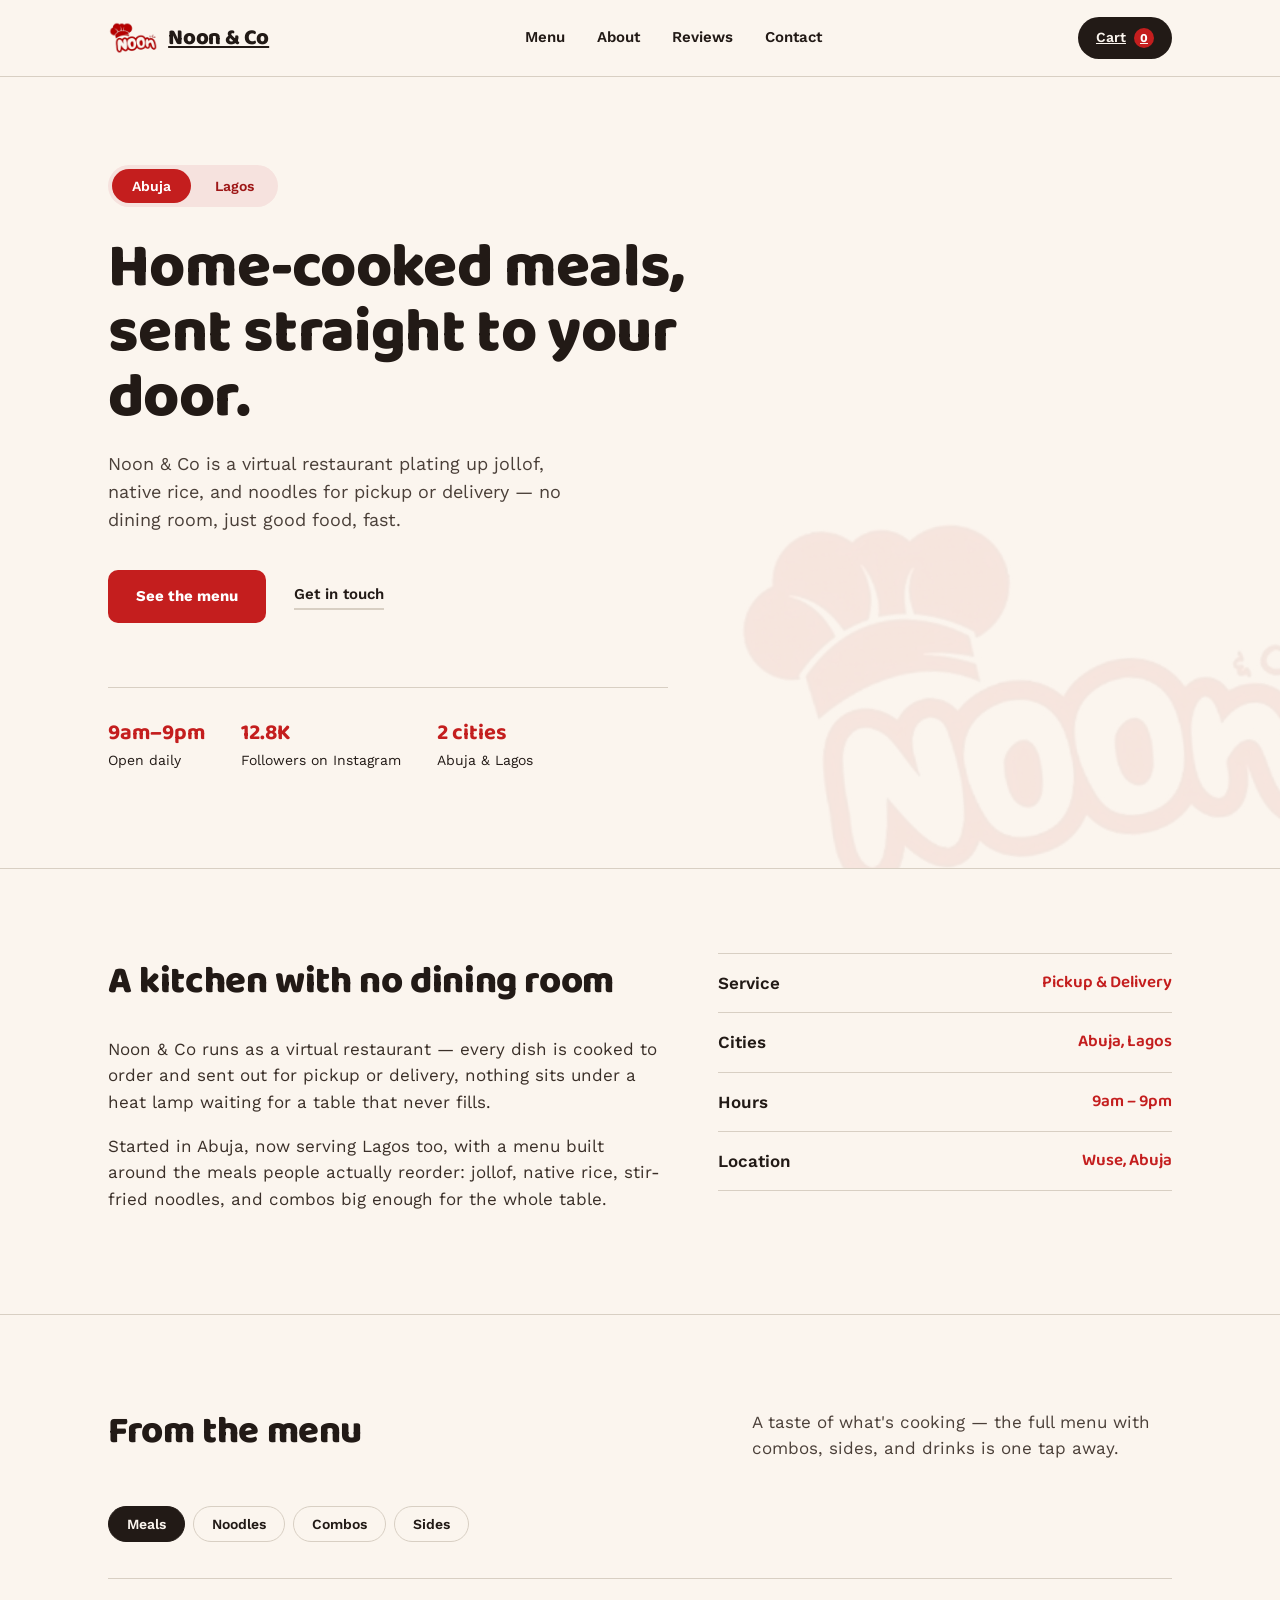
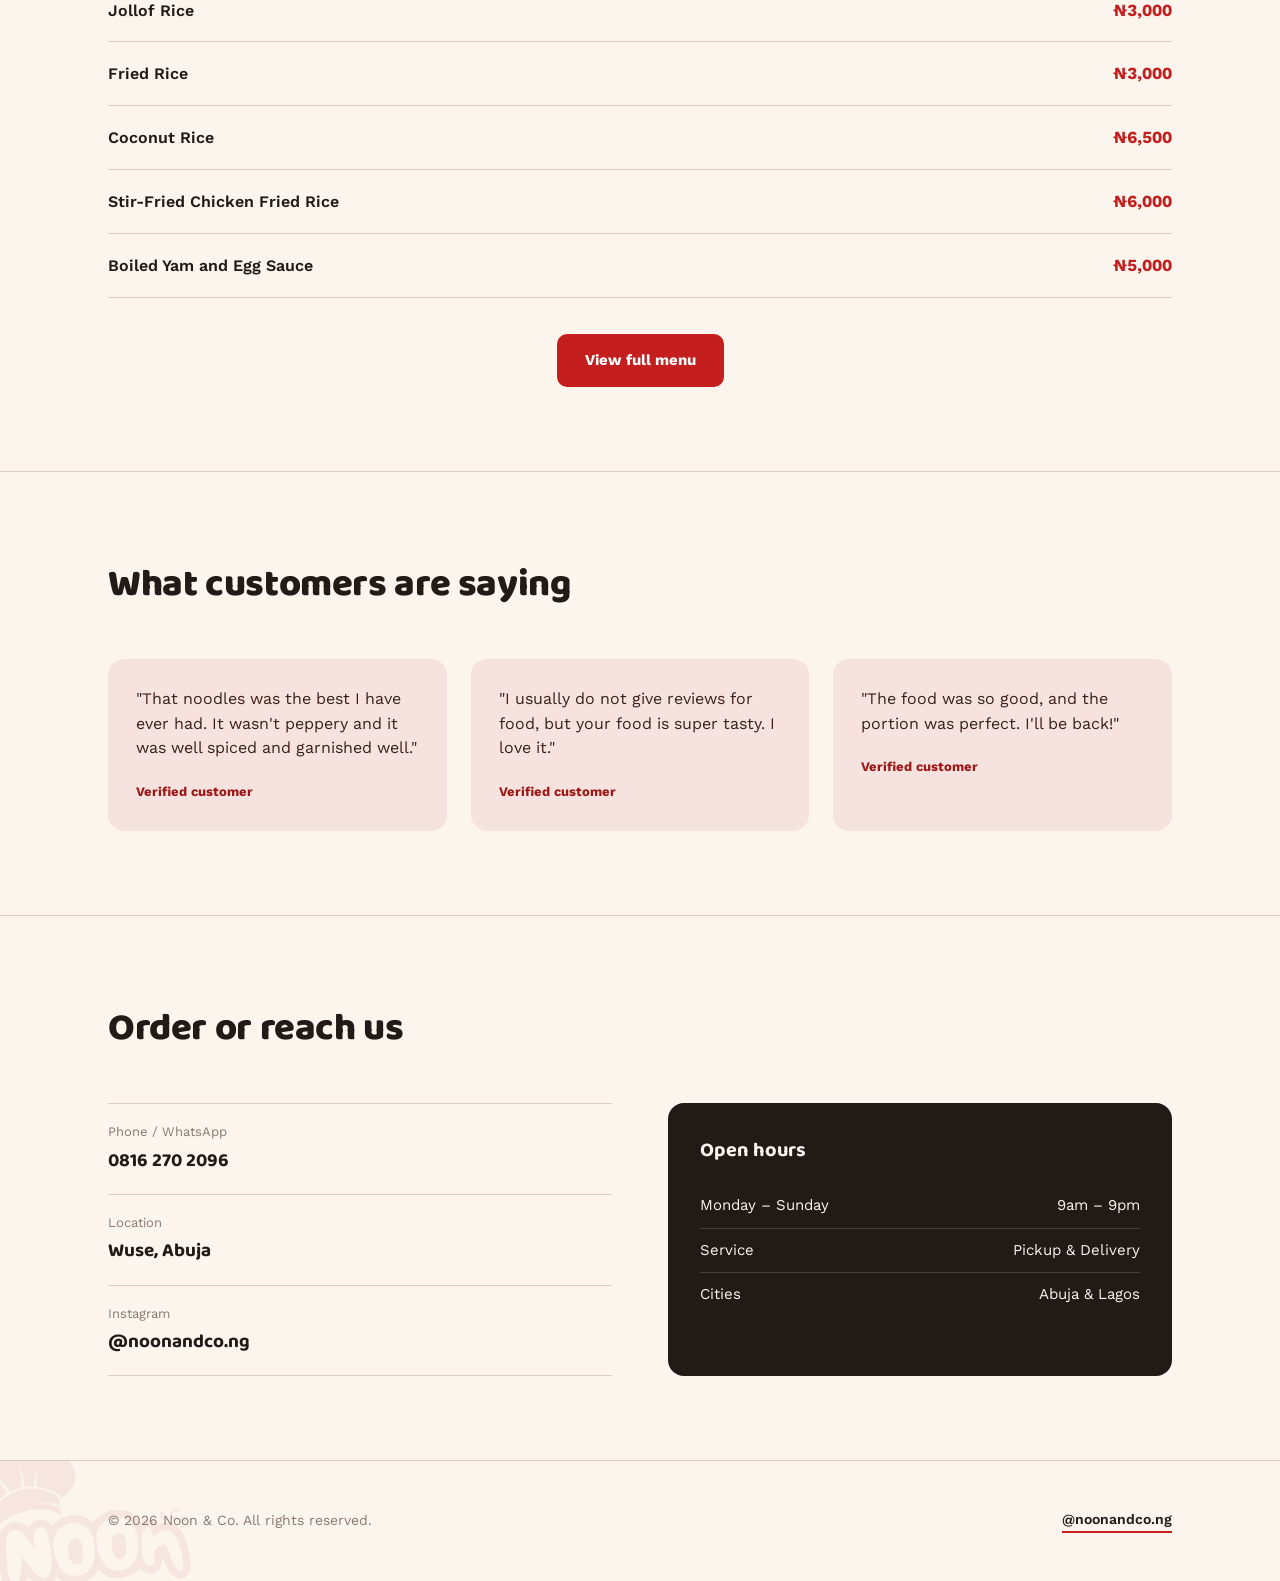
==== index.html @ 96dfd121 "Add files via upload" ====
<!DOCTYPE html>
<html lang="en">
<head>
<meta charset="UTF-8">
<meta name="viewport" content="width=device-width, initial-scale=1.0">
<title>Noon & Co — Abuja & Lagos Food Delivery</title>
<meta name="description" content="Noon & Co is a virtual restaurant serving Abuja and Lagos. Order jollof, native rice, noodles, and combos for pickup or delivery.">
<link rel="icon" href="data:,">
<link rel="stylesheet" href="css/style.css">
</head>
<body>

<nav class="nav">
  <div class="wrap">
    <a href="#" class="nav-logo">
      <img src="assets/logo-mark.png" alt="Noon & Co">
      Noon & Co
    </a>
    <ul class="nav-links">
      <li><a href="#menu">Menu</a></li>
      <li><a href="#about">About</a></li>
      <li><a href="#reviews">Reviews</a></li>
      <li><a href="#contact">Contact</a></li>
    </ul>
    <div class="nav-right">
      <a href="cart.html" class="cart-btn" aria-label="View cart">
        Cart <span class="cart-count">0</span>
      </a>
      <button class="nav-toggle" aria-label="Open menu">
        <svg width="22" height="16" viewBox="0 0 22 16" fill="none">
          <path d="M0 1H22" stroke="#221A16" stroke-width="2"/>
          <path d="M0 8H22" stroke="#221A16" stroke-width="2"/>
          <path d="M0 15H22" stroke="#221A16" stroke-width="2"/>
        </svg>
      </button>
    </div>
  </div>
</nav>

<header class="hero">
  <img src="assets/logo-mark.png" alt="" class="hero-mark">
  <div class="wrap">
    <div class="hero-content">
      <div class="city-toggle" role="group" aria-label="Choose city">
        <button class="active" data-city="abuja">Abuja</button>
        <button data-city="lagos">Lagos</button>
      </div>
      <h1>Home-cooked meals, sent straight to your door.</h1>
      <p>Noon & Co is a virtual restaurant plating up jollof, native rice, and noodles for pickup or delivery — no dining room, just good food, fast.</p>
      <div class="hero-actions">
        <a href="#menu" class="btn-primary">See the menu</a>
        <a href="#contact" class="link-quiet">Get in touch</a>
      </div>
      <div class="hero-meta">
        <div>
          <strong>9am–9pm</strong>
          Open daily
        </div>
        <div>
          <strong>12.8K</strong>
          Followers on Instagram
        </div>
        <div>
          <strong>2 cities</strong>
          Abuja & Lagos
        </div>
      </div>
    </div>
  </div>
</header>

<section id="about">
  <div class="wrap">
    <div class="about-grid">
      <div>
        <div class="section-head" style="margin-bottom: 24px;">
          <h2>A kitchen with no dining room</h2>
        </div>
        <p>Noon & Co runs as a virtual restaurant — every dish is cooked to order and sent out for pickup or delivery, nothing sits under a heat lamp waiting for a table that never fills.</p>
        <p>Started in Abuja, now serving Lagos too, with a menu built around the meals people actually reorder: jollof, native rice, stir-fried noodles, and combos big enough for the whole table.</p>
      </div>
      <ul class="about-list">
        <li><span>Service</span><span>Pickup & Delivery</span></li>
        <li><span>Cities</span><span>Abuja, Lagos</span></li>
        <li><span>Hours</span><span>9am – 9pm</span></li>
        <li><span>Location</span><span>Wuse, Abuja</span></li>
      </ul>
    </div>
  </div>
</section>

<section id="menu">
  <div class="wrap">
    <div class="section-head">
      <h2>From the menu</h2>
      <p>A taste of what's cooking — the full menu with combos, sides, and drinks is one tap away.</p>
    </div>
    <div class="menu-tabs">
      <button class="active">Meals</button>
      <button>Noodles</button>
      <button>Combos</button>
      <button>Sides</button>
    </div>
    <ul class="menu-list">
      <li><span class="menu-item-name">Jollof Rice</span><span class="menu-item-price">₦3,000</span></li>
      <li><span class="menu-item-name">Fried Rice</span><span class="menu-item-price">₦3,000</span></li>
      <li><span class="menu-item-name">Coconut Rice</span><span class="menu-item-price">₦6,500</span></li>
      <li><span class="menu-item-name">Stir-Fried Chicken Fried Rice</span><span class="menu-item-price">₦6,000</span></li>
      <li><span class="menu-item-name">Boiled Yam and Egg Sauce</span><span class="menu-item-price">₦5,000</span></li>
    </ul>
    <div class="menu-cta">
      <a href="menu.html" class="btn-primary">View full menu</a>
    </div>
  </div>
</section>

<section id="reviews">
  <div class="wrap">
    <div class="section-head">
      <h2>What customers are saying</h2>
    </div>
    <div class="reviews-track">
      <div class="review-card">
        <p>"That noodles was the best I have ever had. It wasn't peppery and it was well spiced and garnished well."</p>
        <span>Verified customer</span>
      </div>
      <div class="review-card">
        <p>"I usually do not give reviews for food, but your food is super tasty. I love it."</p>
        <span>Verified customer</span>
      </div>
      <div class="review-card">
        <p>"The food was so good, and the portion was perfect. I'll be back!"</p>
        <span>Verified customer</span>
      </div>
    </div>
  </div>
</section>

<section id="contact">
  <div class="wrap">
    <div class="section-head">
      <h2>Order or reach us</h2>
    </div>
    <div class="contact-grid">
      <ul class="contact-list">
        <li>
          <span class="contact-label">Phone / WhatsApp</span>
          <span class="contact-value">0816 270 2096</span>
        </li>
        <li>
          <span class="contact-label">Location</span>
          <span class="contact-value">Wuse, Abuja</span>
        </li>
        <li>
          <span class="contact-label">Instagram</span>
          <span class="contact-value">@noonandco.ng</span>
        </li>
      </ul>
      <div class="hours-card">
        <h3>Open hours</h3>
        <div class="hours-row"><span>Monday – Sunday</span><span>9am – 9pm</span></div>
        <div class="hours-row"><span>Service</span><span>Pickup & Delivery</span></div>
        <div class="hours-row"><span>Cities</span><span>Abuja & Lagos</span></div>
      </div>
    </div>
  </div>
</section>

<footer>
  <img src="assets/logo-mark.png" alt="" class="footer-mark">
  <div class="wrap">
    <span class="footer-copy">© 2026 Noon & Co. All rights reserved.</span>
    <a href="https://instagram.com/noonandco.ng" class="footer-social">@noonandco.ng</a>
  </div>
</footer>

<script src="js/cart.js"></script>
<script src="js/main.js"></script>
</body>
</html>
---- css/style.css ----
@import url('https://fonts.googleapis.com/css2?family=Baloo+2:wght@600;700;800&family=Work+Sans:wght@400;500;600;700&display=swap');

:root {
  --noon-red: #C41E1E;
  --noon-red-dark: #9E1717;
  --paper: #FBF5EE;
  --ink: #221A16;
  --clay: #E8A33D;
  --red-tint: #F6E2DE;
  --line: #D8CFC3;

  --font-display: 'Baloo 2', sans-serif;
  --font-body: 'Work Sans', sans-serif;
}

* { box-sizing: border-box; }

html {
  scroll-behavior: smooth;
}

body {
  margin: 0;
  background: var(--paper);
  color: var(--ink);
  font-family: var(--font-body);
  font-size: 17px;
  line-height: 1.55;
  -webkit-font-smoothing: antialiased;
}

@media (prefers-reduced-motion: reduce) {
  html { scroll-behavior: auto; }
  * { animation-duration: 0.01ms !important; transition-duration: 0.01ms !important; }
}

a { color: inherit; }

.wrap {
  max-width: 1120px;
  margin: 0 auto;
  padding: 0 28px;
}

/* ---------- Nav ---------- */

.nav {
  position: sticky;
  top: 0;
  z-index: 50;
  background: rgba(251, 245, 238, 0.92);
  backdrop-filter: blur(8px);
  border-bottom: 1px solid var(--line);
}

.nav .wrap {
  display: flex;
  align-items: center;
  justify-content: space-between;
  height: 76px;
}

.nav-logo {
  display: flex;
  align-items: center;
  gap: 10px;
  font-family: var(--font-display);
  font-weight: 800;
  font-size: 22px;
  letter-spacing: -0.01em;
}

.nav-logo img {
  height: 34px;
  width: auto;
}

.nav-links {
  display: flex;
  align-items: center;
  gap: 32px;
  list-style: none;
  margin: 0;
  padding: 0;
  font-weight: 600;
  font-size: 15px;
}

.nav-links a {
  text-decoration: none;
  padding-bottom: 4px;
  border-bottom: 2px solid transparent;
  transition: border-color 0.15s ease, color 0.15s ease;
}

.nav-links a:hover {
  border-color: var(--noon-red);
}

.nav-right {
  display: flex;
  align-items: center;
  gap: 20px;
}

.cart-btn {
  position: relative;
  display: inline-flex;
  align-items: center;
  gap: 8px;
  background: var(--ink);
  color: var(--paper);
  border: none;
  border-radius: 999px;
  padding: 10px 18px;
  font-family: var(--font-body);
  font-weight: 600;
  font-size: 14px;
  cursor: pointer;
}

.cart-count {
  background: var(--noon-red);
  color: white;
  border-radius: 999px;
  min-width: 20px;
  height: 20px;
  display: inline-flex;
  align-items: center;
  justify-content: center;
  font-size: 12px;
  font-weight: 700;
  padding: 0 5px;
}

.nav-toggle {
  display: none;
  background: none;
  border: none;
  cursor: pointer;
  padding: 4px;
}

.nav-toggle svg { display: block; }

/* ---------- Hero ---------- */

.hero {
  position: relative;
  overflow: hidden;
  padding: 88px 0 96px;
}

.hero-mark {
  position: absolute;
  right: -60px;
  bottom: -40px;
  width: 620px;
  max-width: 60vw;
  opacity: 0.07;
  pointer-events: none;
  transform: rotate(-4deg);
}

.hero .wrap {
  position: relative;
  z-index: 1;
}

.hero-content {
  max-width: 620px;
}

.city-toggle {
  display: inline-flex;
  background: var(--red-tint);
  border-radius: 999px;
  padding: 4px;
  margin-bottom: 28px;
  gap: 4px;
}

.city-toggle button {
  border: none;
  background: transparent;
  font-family: var(--font-body);
  font-weight: 600;
  font-size: 14px;
  padding: 9px 20px;
  border-radius: 999px;
  cursor: pointer;
  color: var(--noon-red-dark);
  transition: background 0.2s ease, color 0.2s ease;
}

.city-toggle button.active {
  background: var(--noon-red);
  color: white;
}

.hero h1 {
  font-family: var(--font-display);
  font-weight: 800;
  font-size: clamp(40px, 6vw, 62px);
  line-height: 1.05;
  letter-spacing: -0.01em;
  margin: 0 0 20px;
}

.hero p {
  font-size: 18px;
  color: #4A3F38;
  max-width: 480px;
  margin: 0 0 36px;
}

.hero-actions {
  display: flex;
  align-items: center;
  gap: 28px;
}

.btn-primary {
  display: inline-flex;
  align-items: center;
  background: var(--noon-red);
  color: white;
  font-family: var(--font-body);
  font-weight: 700;
  font-size: 15px;
  padding: 15px 28px;
  border-radius: 10px;
  text-decoration: none;
  border: none;
  cursor: pointer;
  transition: background 0.15s ease, transform 0.15s ease;
}

.btn-primary:hover {
  background: var(--noon-red-dark);
  transform: translateY(-1px);
}

.link-quiet {
  font-weight: 600;
  font-size: 15px;
  text-decoration: none;
  border-bottom: 2px solid var(--line);
  padding-bottom: 2px;
  transition: border-color 0.15s ease;
}

.link-quiet:hover {
  border-color: var(--ink);
}

.hero-meta {
  display: flex;
  gap: 36px;
  margin-top: 64px;
  padding-top: 28px;
  border-top: 1px solid var(--line);
  max-width: 560px;
}

.hero-meta div {
  font-size: 14px;
}

.hero-meta strong {
  display: block;
  font-family: var(--font-display);
  font-size: 22px;
  font-weight: 700;
  color: var(--noon-red);
}

/* ---------- Section shell ---------- */

section {
  padding: 84px 0;
  border-top: 1px solid var(--line);
}

.section-head {
  display: flex;
  justify-content: space-between;
  align-items: flex-end;
  gap: 24px;
  margin-bottom: 44px;
}

.section-head h2 {
  font-family: var(--font-display);
  font-weight: 800;
  font-size: clamp(28px, 3.4vw, 38px);
  margin: 0;
  letter-spacing: -0.01em;
}

.section-head p {
  margin: 10px 0 0;
  color: #4A3F38;
  max-width: 420px;
}

/* ---------- About ---------- */

.about-grid {
  display: grid;
  grid-template-columns: 1.1fr 0.9fr;
  gap: 56px;
  align-items: start;
}

.about-grid p {
  font-size: 17px;
  color: #3A2F28;
  margin: 0 0 18px;
}

.about-list {
  list-style: none;
  margin: 0;
  padding: 0;
  border-top: 1px solid var(--line);
}

.about-list li {
  display: flex;
  justify-content: space-between;
  padding: 16px 0;
  border-bottom: 1px solid var(--line);
  font-weight: 600;
}

.about-list span:last-child {
  color: var(--noon-red);
  font-family: var(--font-display);
}

/* ---------- Menu preview ---------- */

.menu-tabs {
  display: flex;
  gap: 8px;
  flex-wrap: wrap;
  margin-bottom: 36px;
}

.menu-tabs button {
  border: 1px solid var(--line);
  background: transparent;
  font-family: var(--font-body);
  font-weight: 600;
  font-size: 14px;
  padding: 9px 18px;
  border-radius: 999px;
  cursor: pointer;
  color: var(--ink);
  transition: background 0.15s ease, border-color 0.15s ease, color 0.15s ease;
}

.menu-tabs button.active {
  background: var(--ink);
  border-color: var(--ink);
  color: var(--paper);
}

.menu-list {
  list-style: none;
  margin: 0;
  padding: 0;
  border-top: 1px solid var(--line);
}

.menu-list li {
  display: flex;
  justify-content: space-between;
  align-items: baseline;
  gap: 20px;
  padding: 18px 0;
  border-bottom: 1px solid var(--line);
}

.menu-item-name {
  font-size: 16px;
  font-weight: 600;
}

.menu-item-price {
  font-variant-numeric: tabular-nums;
  font-weight: 700;
  color: var(--noon-red);
  white-space: nowrap;
}

.menu-cta {
  margin-top: 36px;
  text-align: center;
}

/* ---------- Reviews ---------- */

.reviews-track {
  display: grid;
  grid-template-columns: repeat(3, 1fr);
  gap: 24px;
}

.review-card {
  background: var(--red-tint);
  border-radius: 16px;
  padding: 28px;
}

.review-card p {
  font-size: 16px;
  margin: 0 0 16px;
  color: #3A2018;
}

.review-card span {
  font-size: 13px;
  font-weight: 700;
  color: var(--noon-red-dark);
  text-transform: none;
}

/* ---------- Contact ---------- */

.contact-grid {
  display: grid;
  grid-template-columns: 1fr 1fr;
  gap: 56px;
}

.contact-list {
  list-style: none;
  margin: 0;
  padding: 0;
}

.contact-list li {
  padding: 18px 0;
  border-bottom: 1px solid var(--line);
}

.contact-list li:first-child {
  border-top: 1px solid var(--line);
}

.contact-label {
  display: block;
  font-size: 13px;
  color: #8A7A6E;
  margin-bottom: 4px;
}

.contact-value {
  font-family: var(--font-display);
  font-weight: 700;
  font-size: 19px;
}

.hours-card {
  background: var(--ink);
  color: var(--paper);
  border-radius: 16px;
  padding: 32px;
}

.hours-card h3 {
  font-family: var(--font-display);
  margin: 0 0 18px;
  font-size: 20px;
}

.hours-row {
  display: flex;
  justify-content: space-between;
  padding: 10px 0;
  border-bottom: 1px solid rgba(251,245,238,0.15);
  font-size: 15px;
}

.hours-row:last-child { border-bottom: none; }

/* ---------- Footer ---------- */

footer {
  position: relative;
  overflow: hidden;
  border-top: 1px solid var(--line);
  padding: 48px 0;
}

.footer-mark {
  position: absolute;
  left: -40px;
  top: -20px;
  width: 240px;
  opacity: 0.06;
  pointer-events: none;
}

footer .wrap {
  position: relative;
  z-index: 1;
  display: flex;
  justify-content: space-between;
  align-items: center;
  flex-wrap: wrap;
  gap: 16px;
}

.footer-copy {
  font-size: 14px;
  color: #8A7A6E;
}

.footer-social {
  font-size: 14px;
  font-weight: 600;
  text-decoration: none;
  border-bottom: 2px solid var(--noon-red);
}

/* ---------- Menu page ---------- */

.menu-header {
  padding: 56px 0 32px;
}

.menu-header .wrap {
  display: flex;
  align-items: center;
  justify-content: space-between;
  flex-wrap: wrap;
  gap: 20px;
}

.menu-header h1 {
  font-family: var(--font-display);
  font-weight: 800;
  font-size: clamp(30px, 4vw, 42px);
  margin: 0;
}

.menu-note {
  color: #8A7A6E;
  font-size: 14px;
  margin: -20px 0 24px;
}

.menu-list-item {
  display: flex;
  justify-content: space-between;
  align-items: center;
  gap: 20px;
  padding: 18px 0;
  border-bottom: 1px solid var(--line);
}

.menu-list-item:first-child {
  border-top: 1px solid var(--line);
}

.menu-item-desc {
  font-size: 13px;
  color: #8A7A6E;
  margin-top: 3px;
}

.menu-item-right {
  display: flex;
  align-items: center;
  gap: 16px;
}

.btn-add {
  border: 1px solid var(--noon-red);
  background: transparent;
  color: var(--noon-red);
  font-family: var(--font-body);
  font-weight: 700;
  font-size: 14px;
  padding: 8px 18px;
  border-radius: 999px;
  cursor: pointer;
  transition: background 0.15s ease, color 0.15s ease;
}

.btn-add:hover {
  background: var(--noon-red);
  color: white;
}

.qty-stepper {
  display: inline-flex;
  align-items: center;
  gap: 12px;
  background: var(--red-tint);
  border-radius: 999px;
  padding: 6px 14px;
}

.qty-btn {
  border: none;
  background: none;
  font-size: 17px;
  font-weight: 700;
  color: var(--noon-red-dark);
  cursor: pointer;
  line-height: 1;
  padding: 2px 4px;
}

.qty-value {
  font-weight: 700;
  min-width: 14px;
  text-align: center;
}

.menu-list-item.sized {
  flex-direction: column;
  align-items: flex-start;
  gap: 14px;
}

.size-options {
  display: flex;
  flex-wrap: wrap;
  gap: 10px;
  width: 100%;
}

button.size-option {
  border: 1px solid var(--line);
  background: transparent;
  font-family: var(--font-body);
  font-weight: 600;
  font-size: 14px;
  padding: 10px 16px;
  border-radius: 10px;
  cursor: pointer;
  transition: border-color 0.15s ease, background 0.15s ease;
}

button.size-option:hover {
  border-color: var(--noon-red);
}

.size-option.size-option-active {
  display: flex;
  align-items: center;
  gap: 12px;
  border: 1px solid var(--noon-red);
  border-radius: 10px;
  padding: 8px 8px 8px 16px;
  font-size: 14px;
  font-weight: 600;
}

/* Sticky cart bar on the menu page */

.cart-bar {
  position: fixed;
  left: 0;
  right: 0;
  bottom: -100px;
  background: var(--ink);
  color: var(--paper);
  padding: 16px 0;
  transition: bottom 0.25s ease;
  z-index: 40;
}

.cart-bar.visible {
  bottom: 0;
}

.cart-bar-inner {
  display: flex;
  align-items: center;
  justify-content: space-between;
  gap: 20px;
}

.cart-bar-inner span {
  font-weight: 600;
}

.cart-bar .btn-primary {
  padding: 11px 22px;
  font-size: 14px;
}

/* ---------- Cart / checkout page ---------- */

.cart-page-header {
  padding: 56px 0 8px;
}

.cart-page-header h1 {
  font-family: var(--font-display);
  font-weight: 800;
  font-size: clamp(30px, 4vw, 42px);
  margin: 0;
}

.cart-layout {
  display: grid;
  grid-template-columns: 1.3fr 0.9fr;
  gap: 56px;
  align-items: start;
}

.cart-line {
  display: flex;
  justify-content: space-between;
  align-items: center;
  gap: 16px;
  padding: 18px 0;
  border-bottom: 1px solid var(--line);
}

.cart-line:first-child {
  border-top: 1px solid var(--line);
}

.cart-line-info {
  display: flex;
  flex-direction: column;
  gap: 4px;
}

.cart-line-price {
  font-size: 13px;
  color: #8A7A6E;
}

.cart-line-right {
  display: flex;
  align-items: center;
  gap: 18px;
}

.cart-line-total {
  font-weight: 700;
  color: var(--noon-red);
  min-width: 84px;
  text-align: right;
  font-variant-numeric: tabular-nums;
}

.remove-btn {
  border: none;
  background: none;
  color: #8A7A6E;
  cursor: pointer;
  font-size: 13px;
  text-decoration: underline;
}

.empty-cart {
  padding: 48px 0;
  text-align: center;
  color: #8A7A6E;
  border-top: 1px solid var(--line);
}

.empty-cart a {
  color: var(--noon-red);
  font-weight: 700;
  text-decoration: none;
  border-bottom: 2px solid var(--noon-red);
}

.summary-card {
  background: var(--red-tint);
  border-radius: 16px;
  padding: 28px;
}

.summary-card h3 {
  font-family: var(--font-display);
  margin: 0 0 20px;
  font-size: 19px;
}

.fulfillment-toggle {
  display: flex;
  gap: 8px;
  margin-bottom: 20px;
}

.fulfillment-toggle button {
  flex: 1;
  border: 1px solid var(--line);
  background: var(--paper);
  font-family: var(--font-body);
  font-weight: 600;
  font-size: 14px;
  padding: 10px;
  border-radius: 10px;
  cursor: pointer;
}

.fulfillment-toggle button.active {
  background: var(--ink);
  border-color: var(--ink);
  color: var(--paper);
}

.field {
  margin-bottom: 16px;
}

.field label {
  display: block;
  font-size: 13px;
  font-weight: 600;
  margin-bottom: 6px;
}

.field input,
.field textarea {
  width: 100%;
  border: 1px solid var(--line);
  border-radius: 8px;
  padding: 10px 12px;
  font-family: var(--font-body);
  font-size: 14px;
  background: var(--paper);
}

.summary-row {
  display: flex;
  justify-content: space-between;
  padding: 10px 0;
  font-size: 15px;
  border-top: 1px solid rgba(196,30,30,0.15);
}

.summary-row.total {
  font-weight: 700;
  font-size: 17px;
  color: var(--noon-red-dark);
}

.summary-actions {
  margin-top: 20px;
  display: flex;
  flex-direction: column;
  gap: 10px;
}

.summary-actions .btn-primary {
  justify-content: center;
  width: 100%;
}

.btn-clear {
  background: none;
  border: none;
  color: #8A7A6E;
  font-size: 13px;
  text-decoration: underline;
  cursor: pointer;
  text-align: center;
  padding: 6px;
}

.modal-overlay {
  position: fixed;
  inset: 0;
  background: rgba(34, 26, 22, 0.5);
  display: none;
  align-items: center;
  justify-content: center;
  z-index: 100;
  padding: 20px;
}

.modal-overlay.visible {
  display: flex;
}

.modal-card {
  background: var(--paper);
  border-radius: 16px;
  padding: 32px;
  max-width: 380px;
  width: 100%;
}

.modal-card h3 {
  font-family: var(--font-display);
  margin: 0 0 12px;
  font-size: 20px;
}

.modal-card p {
  margin: 0 0 24px;
  color: #4A3F38;
  font-size: 15px;
}

.modal-actions {
  display: flex;
  gap: 12px;
}

.modal-actions button {
  flex: 1;
  padding: 12px;
  border-radius: 10px;
  font-family: var(--font-body);
  font-weight: 700;
  font-size: 14px;
  cursor: pointer;
}

.modal-cancel {
  border: 1px solid var(--line);
  background: transparent;
  color: var(--ink);
}

.modal-confirm {
  border: none;
  background: var(--noon-red);
  color: white;
}

/* ---------- Responsive ---------- */

@media (max-width: 860px) {
  .nav-links { display: none; }
  .nav-toggle { display: block; }
  .about-grid,
  .contact-grid,
  .cart-layout {
    grid-template-columns: 1fr;
  }
  .reviews-track {
    grid-template-columns: 1fr;
  }
  .hero-meta {
    flex-wrap: wrap;
    row-gap: 20px;
  }
}

@media (max-width: 560px) {
  .hero { padding: 56px 0 64px; }
  section { padding: 56px 0; }
  .hero-actions { flex-wrap: wrap; gap: 16px; }
  .section-head { flex-direction: column; align-items: flex-start; }
}

/* focus visibility */
a:focus-visible,
button:focus-visible {
  outline: 2px solid var(--noon-red);
  outline-offset: 2px;
}
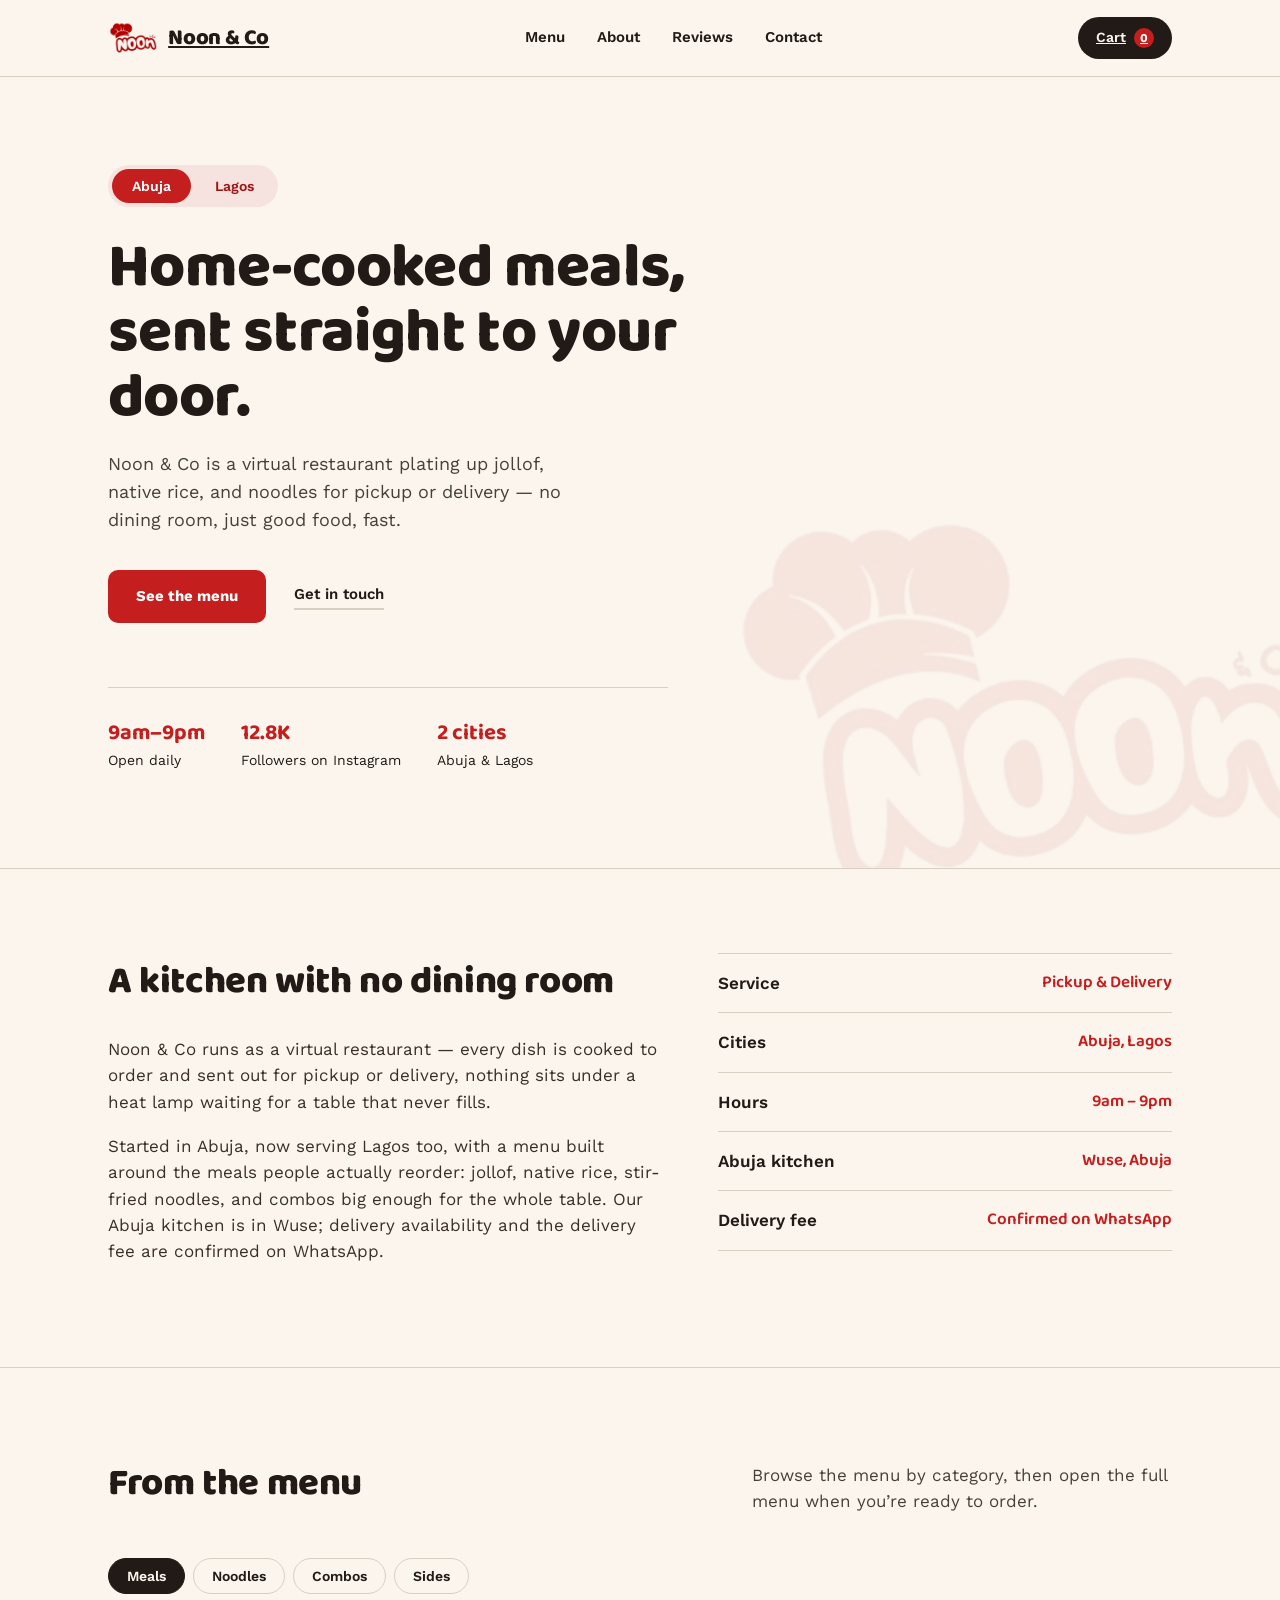
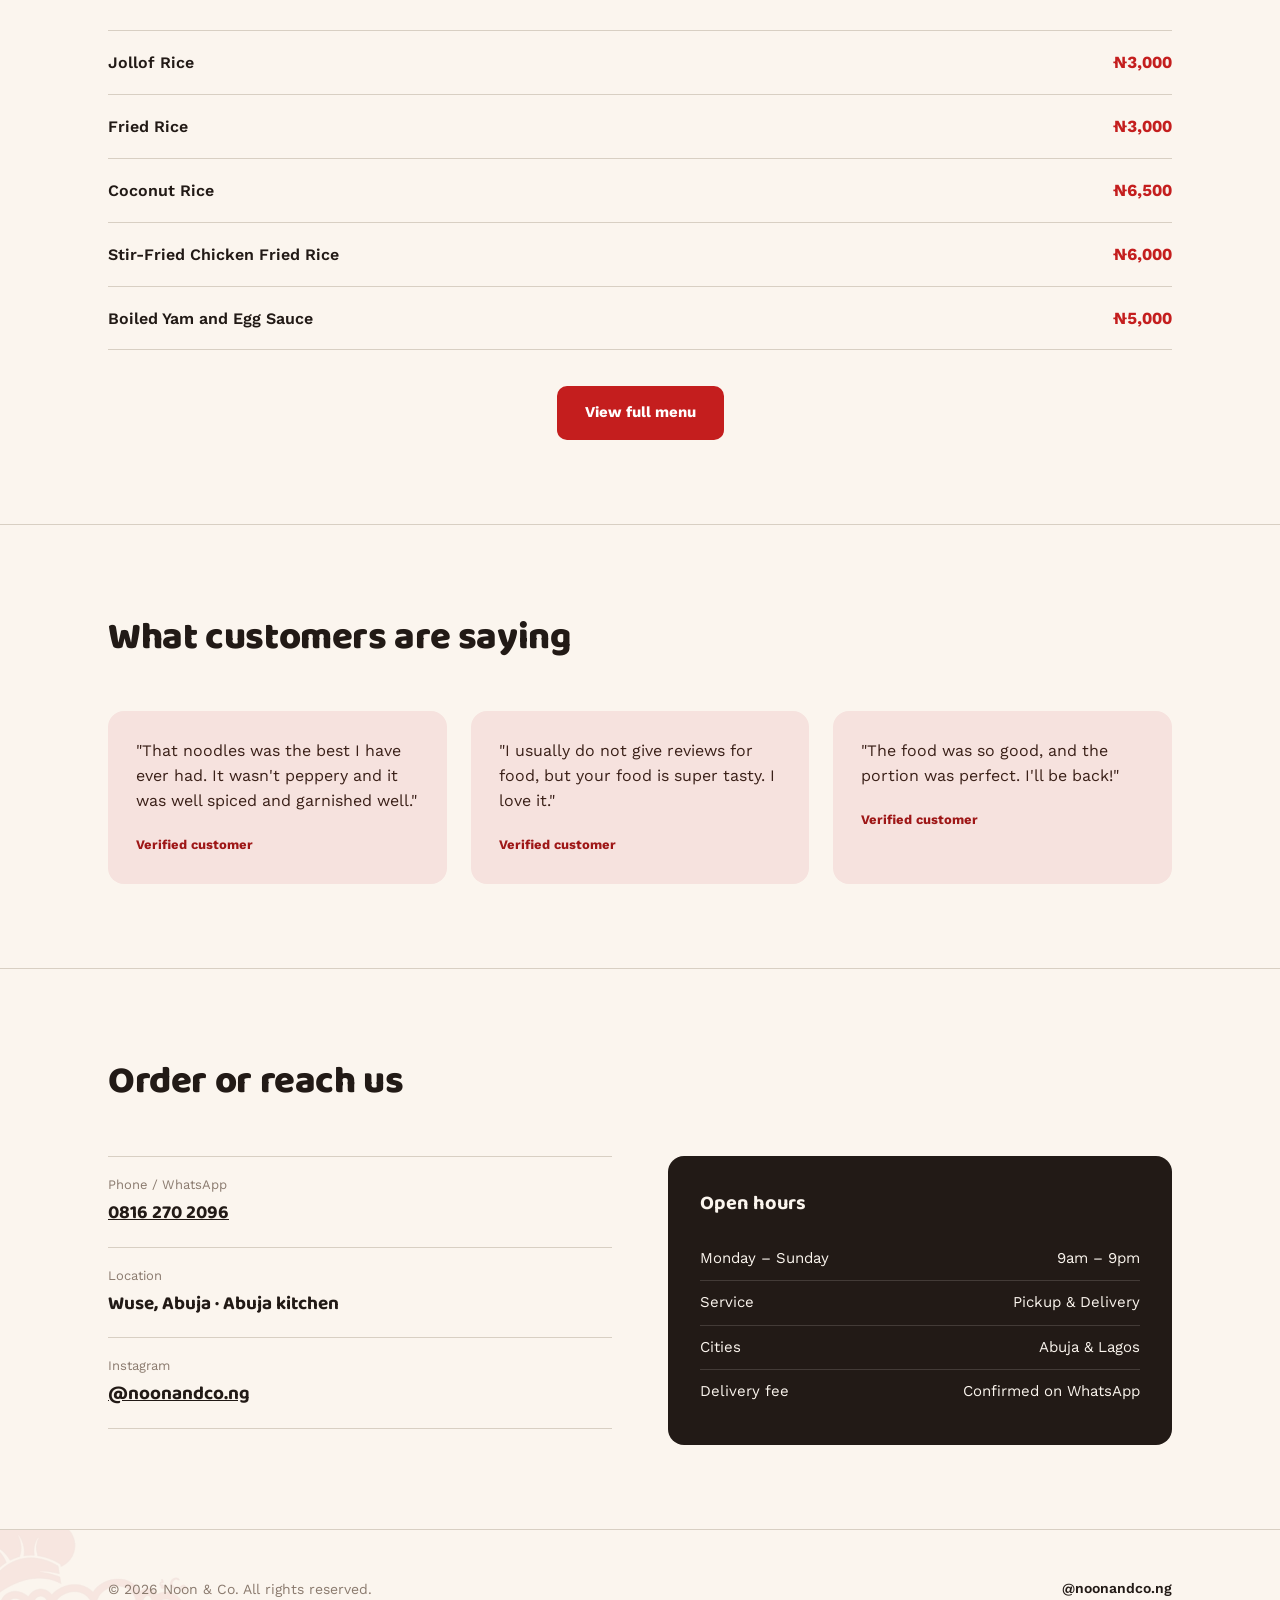
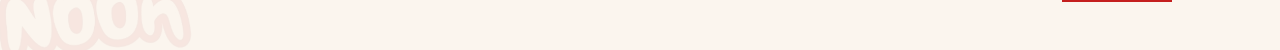
==== commit 9451ed29: "Improve homepage UX, accessibility and SEO" ====
--- a/index.html
+++ b/index.html
@@ -4,19 +4,26 @@
 <meta charset="UTF-8">
 <meta name="viewport" content="width=device-width, initial-scale=1.0">
 <title>Noon & Co — Abuja & Lagos Food Delivery</title>
-<meta name="description" content="Noon & Co is a virtual restaurant serving Abuja and Lagos. Order jollof, native rice, noodles, and combos for pickup or delivery.">
-<link rel="icon" href="data:,">
+<meta name="description" content="Noon & Co is a virtual restaurant serving Abuja and Lagos. Order jollof, native rice, noodles, combos, sides, and drinks for pickup or delivery.">
+<link rel="canonical" href="https://khlld00.github.io/Noonandco/">
+<meta property="og:type" content="website">
+<meta property="og:title" content="Noon & Co — Abuja & Lagos Food Delivery">
+<meta property="og:description" content="Home-cooked meals for pickup or delivery in Abuja and Lagos.">
+<meta property="og:url" content="https://khlld00.github.io/Noonandco/">
+<meta property="og:image" content="https://khlld00.github.io/Noonandco/assets/logo-mark.png">
+<meta name="twitter:card" content="summary">
+<link rel="icon" href="assets/logo-mark.png">
 <link rel="stylesheet" href="css/style.css">
 </head>
 <body>
 
-<nav class="nav">
+<nav class="nav" aria-label="Main navigation">
   <div class="wrap">
     <a href="#" class="nav-logo">
       <img src="assets/logo-mark.png" alt="Noon & Co">
       Noon & Co
     </a>
-    <ul class="nav-links">
+    <ul class="nav-links" id="primary-navigation">
       <li><a href="#menu">Menu</a></li>
       <li><a href="#about">About</a></li>
       <li><a href="#reviews">Reviews</a></li>
@@ -26,7 +33,7 @@
       <a href="cart.html" class="cart-btn" aria-label="View cart">
         Cart <span class="cart-count">0</span>
       </a>
-      <button class="nav-toggle" aria-label="Open menu">
+      <button class="nav-toggle" type="button" aria-label="Open menu" aria-expanded="false" aria-controls="primary-navigation">
         <svg width="22" height="16" viewBox="0 0 22 16" fill="none">
           <path d="M0 1H22" stroke="#221A16" stroke-width="2"/>
           <path d="M0 8H22" stroke="#221A16" stroke-width="2"/>
@@ -77,13 +84,14 @@
           <h2>A kitchen with no dining room</h2>
         </div>
         <p>Noon & Co runs as a virtual restaurant — every dish is cooked to order and sent out for pickup or delivery, nothing sits under a heat lamp waiting for a table that never fills.</p>
-        <p>Started in Abuja, now serving Lagos too, with a menu built around the meals people actually reorder: jollof, native rice, stir-fried noodles, and combos big enough for the whole table.</p>
+        <p>Started in Abuja, now serving Lagos too, with a menu built around the meals people actually reorder: jollof, native rice, stir-fried noodles, and combos big enough for the whole table. Our Abuja kitchen is in Wuse; delivery availability and the delivery fee are confirmed on WhatsApp.</p>
       </div>
       <ul class="about-list">
         <li><span>Service</span><span>Pickup & Delivery</span></li>
         <li><span>Cities</span><span>Abuja, Lagos</span></li>
         <li><span>Hours</span><span>9am – 9pm</span></li>
-        <li><span>Location</span><span>Wuse, Abuja</span></li>
+        <li><span>Abuja kitchen</span><span>Wuse, Abuja</span></li>
+        <li><span>Delivery fee</span><span>Confirmed on WhatsApp</span></li>
       </ul>
     </div>
   </div>
@@ -93,15 +101,15 @@
   <div class="wrap">
     <div class="section-head">
       <h2>From the menu</h2>
-      <p>A taste of what's cooking — the full menu with combos, sides, and drinks is one tap away.</p>
-    </div>
-    <div class="menu-tabs">
-      <button class="active">Meals</button>
-      <button>Noodles</button>
-      <button>Combos</button>
-      <button>Sides</button>
-    </div>
-    <ul class="menu-list">
+      <p>Browse the menu by category, then open the full menu when you’re ready to order.</p>
+    </div>
+    <div class="menu-tabs" role="tablist" aria-label="Menu categories">
+      <button class="active" type="button" data-category="meals" role="tab" aria-selected="true">Meals</button>
+      <button type="button" data-category="noodles" role="tab" aria-selected="false">Noodles</button>
+      <button type="button" data-category="combos" role="tab" aria-selected="false">Combos</button>
+      <button type="button" data-category="sides" role="tab" aria-selected="false">Sides</button>
+    </div>
+    <ul class="menu-list" id="homepage-menu-preview" aria-live="polite">
       <li><span class="menu-item-name">Jollof Rice</span><span class="menu-item-price">₦3,000</span></li>
       <li><span class="menu-item-name">Fried Rice</span><span class="menu-item-price">₦3,000</span></li>
       <li><span class="menu-item-name">Coconut Rice</span><span class="menu-item-price">₦6,500</span></li>
@@ -145,15 +153,15 @@
       <ul class="contact-list">
         <li>
           <span class="contact-label">Phone / WhatsApp</span>
-          <span class="contact-value">0816 270 2096</span>
+          <a class="contact-value contact-link" href="tel:+2348162702096">0816 270 2096</a>
         </li>
         <li>
           <span class="contact-label">Location</span>
-          <span class="contact-value">Wuse, Abuja</span>
+          <span class="contact-value">Wuse, Abuja · Abuja kitchen</span>
         </li>
         <li>
           <span class="contact-label">Instagram</span>
-          <span class="contact-value">@noonandco.ng</span>
+          <a class="contact-value contact-link" href="https://instagram.com/noonandco.ng">@noonandco.ng</a>
         </li>
       </ul>
       <div class="hours-card">
@@ -161,6 +169,7 @@
         <div class="hours-row"><span>Monday – Sunday</span><span>9am – 9pm</span></div>
         <div class="hours-row"><span>Service</span><span>Pickup & Delivery</span></div>
         <div class="hours-row"><span>Cities</span><span>Abuja & Lagos</span></div>
+        <div class="hours-row"><span>Delivery fee</span><span>Confirmed on WhatsApp</span></div>
       </div>
     </div>
   </div>
@@ -175,6 +184,21 @@
 </footer>
 
 <script src="js/cart.js"></script>
+<script src="js/data.js"></script>
 <script src="js/main.js"></script>
+<script type="application/ld+json">
+{
+  "@context":"https://schema.org",
+  "@type":"Restaurant",
+  "name":"Noon & Co",
+  "url":"https://khlld00.github.io/Noonandco/",
+  "telephone":"+2348162702096",
+  "servesCuisine":"Nigerian",
+  "areaServed":["Abuja","Lagos"],
+  "openingHours":"Mo-Su 09:00-21:00",
+  "address":{"@type":"PostalAddress","addressLocality":"Wuse, Abuja","addressCountry":"NG",
+  "streetAddress":"Wuse, Abuja"}
+}
+</script>
 </body>
 </html>
--- a/css/style.css
+++ b/css/style.css
@@ -932,6 +932,31 @@
   border: none;
   background: var(--noon-red);
   color: white;
+}
+
+
+.drink-options {
+  display: grid;
+  gap: 8px;
+  margin-top: 10px;
+}
+
+.drink-choice {
+  display: flex;
+  align-items: center;
+  justify-content: space-between;
+  gap: 12px;
+  min-width: 180px;
+}
+
+.drink-choice > span {
+  font-size: 14px;
+  font-weight: 600;
+}
+
+.drink-choice .btn-add,
+.drink-choice .qty-stepper {
+  flex-shrink: 0;
 }
 
 /* ---------- Responsive ---------- */
@@ -966,3 +991,123 @@
   outline: 2px solid var(--noon-red);
   outline-offset: 2px;
 }
+
+
+/* ---------- Receipt ---------- */
+
+.receipt-overlay {
+  position: fixed;
+  inset: 0;
+  background: rgba(34, 26, 22, 0.65);
+  display: none;
+  align-items: center;
+  justify-content: center;
+  z-index: 110;
+  padding: 20px;
+}
+
+.receipt-overlay.visible {
+  display: flex;
+}
+
+.receipt-modal-card {
+  width: min(680px, 100%);
+  max-height: 92vh;
+  overflow: auto;
+  background: var(--paper);
+  border-radius: 18px;
+  padding: 24px;
+  box-shadow: 0 20px 60px rgba(34, 26, 22, 0.25);
+}
+
+.receipt-modal-head {
+  display: flex;
+  align-items: flex-start;
+  justify-content: space-between;
+  gap: 20px;
+  margin-bottom: 18px;
+}
+
+.receipt-eyebrow {
+  display: block;
+  color: var(--noon-red);
+  font-size: 12px;
+  font-weight: 700;
+  letter-spacing: 0.08em;
+  text-transform: uppercase;
+  margin-bottom: 3px;
+}
+
+.receipt-modal-head h2 {
+  font-family: var(--font-display);
+  font-size: 28px;
+  margin: 0;
+}
+
+.receipt-close {
+  border: none;
+  background: var(--red-tint);
+  color: var(--ink);
+  width: 38px;
+  height: 38px;
+  border-radius: 50%;
+  font-size: 24px;
+  line-height: 1;
+  cursor: pointer;
+}
+
+.receipt-preview {
+  background: #eee6dc;
+  border-radius: 12px;
+  padding: 12px;
+  overflow: auto;
+}
+
+.receipt-preview img {
+  display: block;
+  width: 100%;
+  height: auto;
+  border-radius: 6px;
+}
+
+.receipt-help {
+  margin: 14px 0 18px;
+  color: #6E6259;
+  font-size: 14px;
+}
+
+.receipt-actions {
+  display: grid;
+  grid-template-columns: 1fr 1fr;
+  gap: 10px;
+}
+
+.btn-whatsapp {
+  display: inline-flex;
+  align-items: center;
+  justify-content: center;
+  border: none;
+  border-radius: 10px;
+  background: var(--ink);
+  color: var(--paper);
+  font-family: var(--font-body);
+  font-size: 15px;
+  font-weight: 700;
+  padding: 15px 20px;
+  cursor: pointer;
+}
+
+.btn-whatsapp:hover {
+  transform: translateY(-1px);
+}
+
+@media (max-width: 560px) {
+  .receipt-modal-card {
+    padding: 16px;
+    max-height: 94vh;
+  }
+
+  .receipt-actions {
+    grid-template-columns: 1fr;
+  }
+}
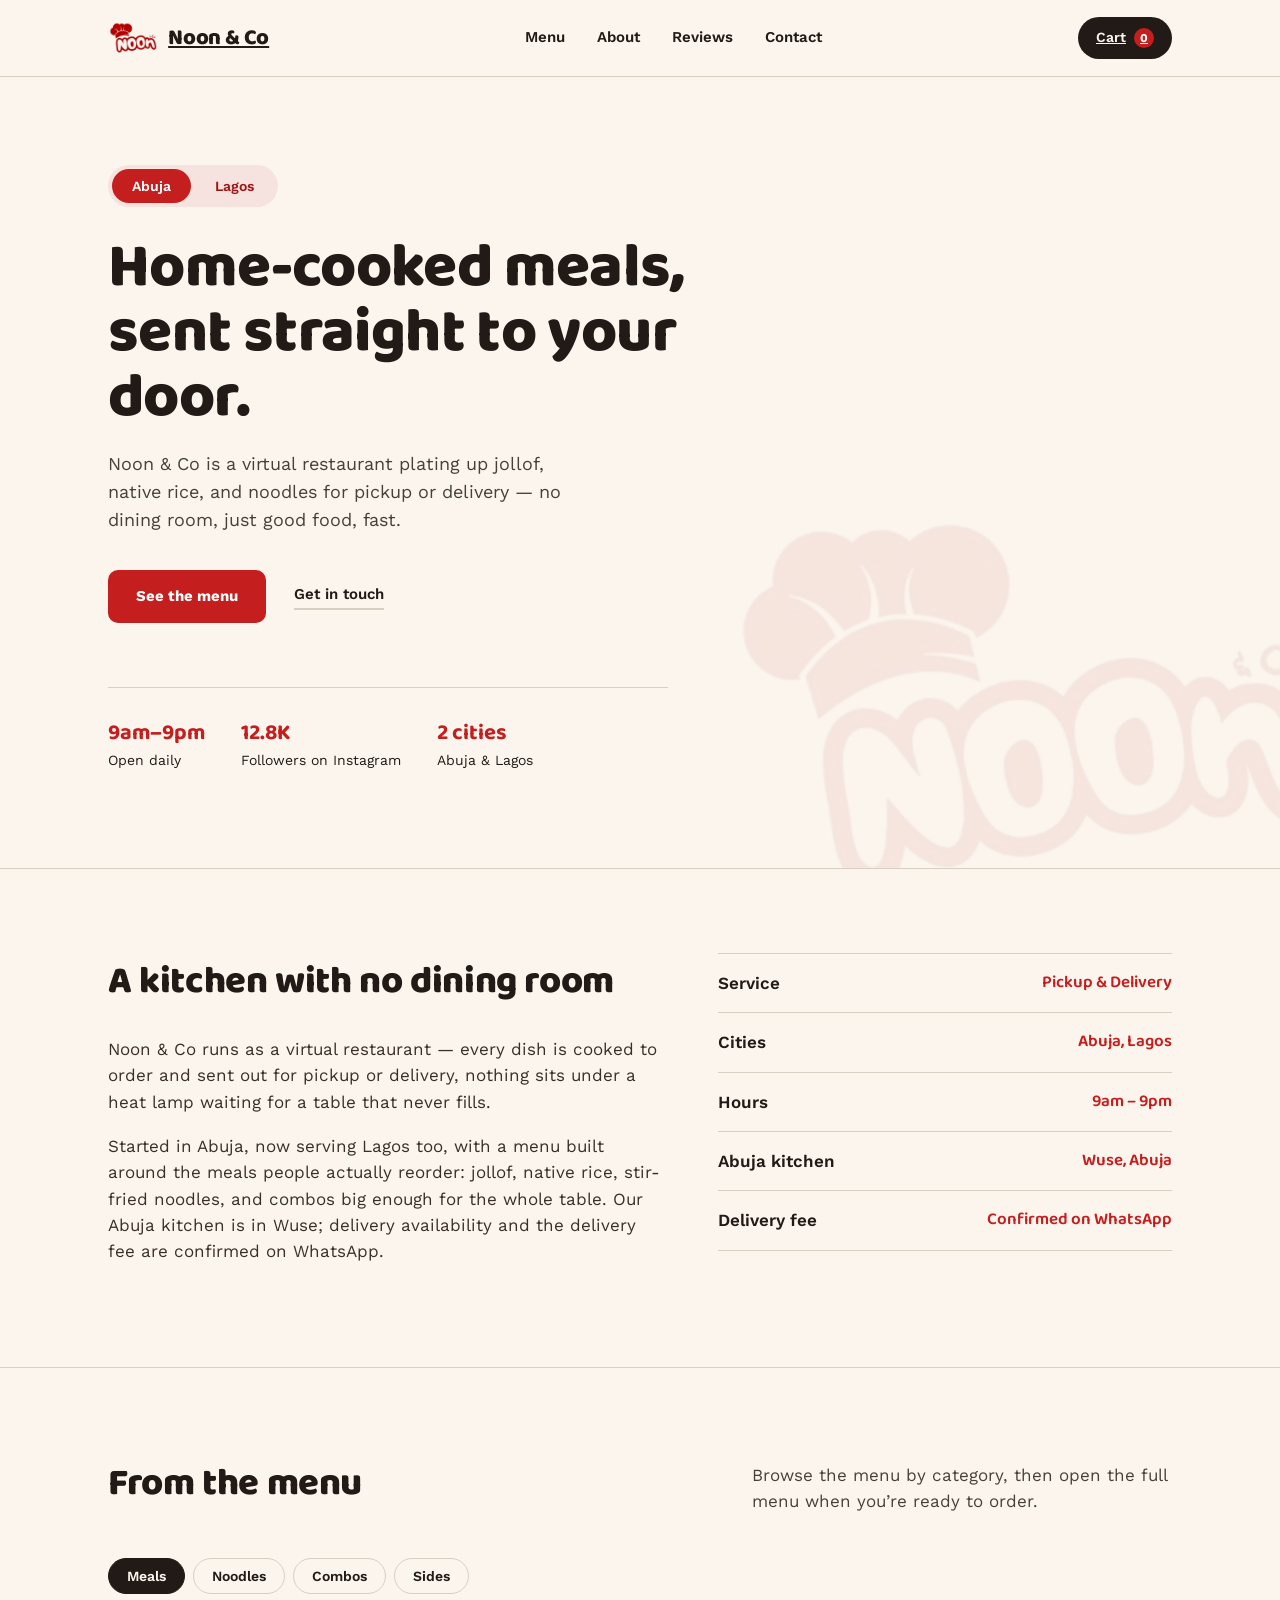
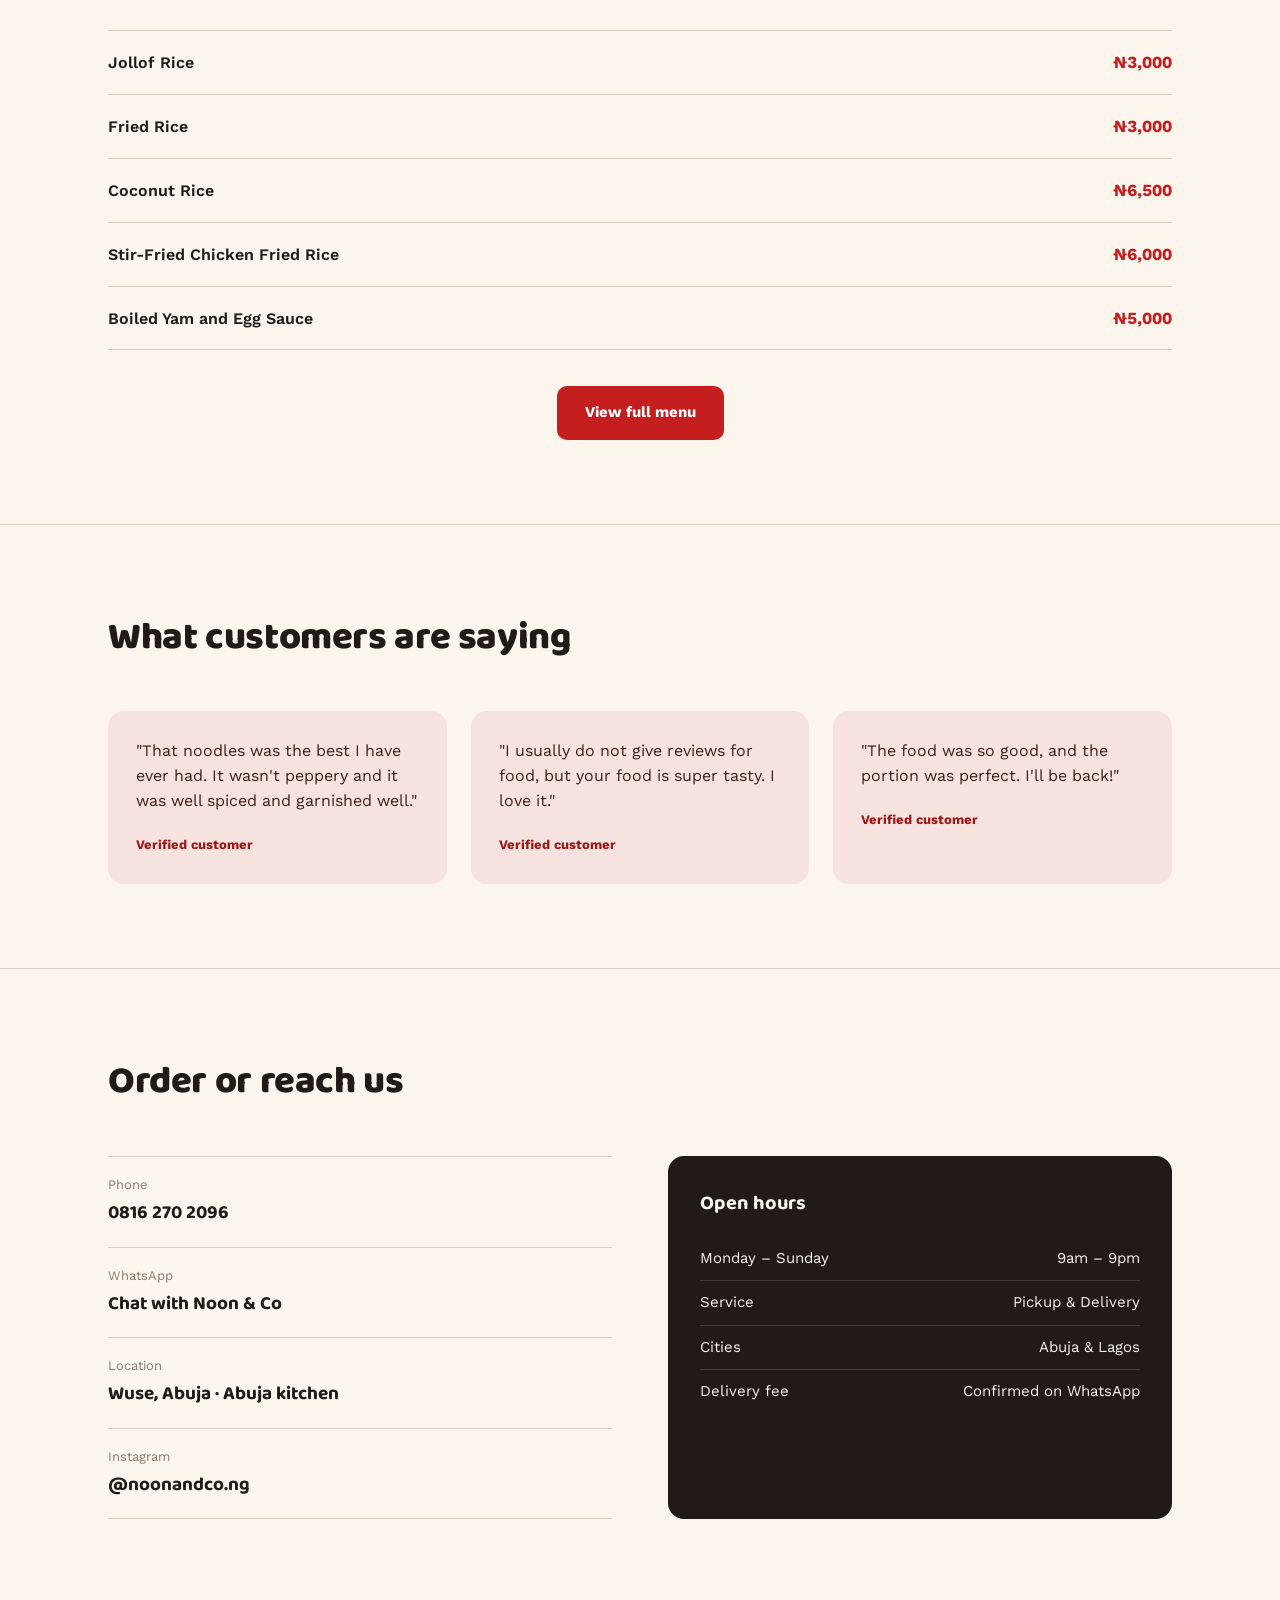
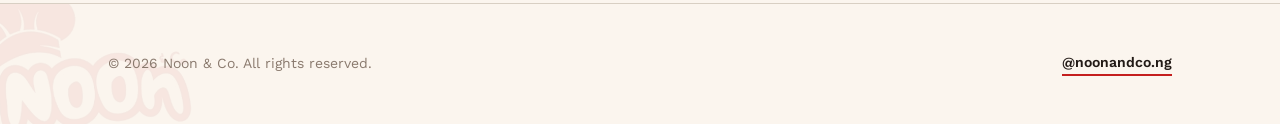
==== commit b70e74a1: "Make Noon & Co contact options actionable" ====
--- a/index.html
+++ b/index.html
@@ -152,8 +152,12 @@
     <div class="contact-grid">
       <ul class="contact-list">
         <li>
-          <span class="contact-label">Phone / WhatsApp</span>
+          <span class="contact-label">Phone</span>
           <a class="contact-value contact-link" href="tel:+2348162702096">0816 270 2096</a>
+        </li>
+        <li>
+          <span class="contact-label">WhatsApp</span>
+          <a class="contact-value contact-link" href="https://wa.me/2348162702096">Chat with Noon & Co</a>
         </li>
         <li>
           <span class="contact-label">Location</span>
--- a/css/style.css
+++ b/css/style.css
@@ -1111,3 +1111,98 @@
     grid-template-columns: 1fr;
   }
 }
+
+
+/* ---------- UX and accessibility improvements ---------- */
+.nav-links.is-open {
+  display: flex;
+}
+.contact-link {
+  text-decoration: none;
+}
+.contact-link:hover {
+  text-decoration: underline;
+}
+.delivery-note,
+.checkout-note {
+  color: #6E6259;
+  font-size: 14px;
+  margin: -18px 0 24px;
+}
+.checkout-note {
+  margin: -10px 0 20px;
+}
+.field-help {
+  display: block;
+  margin-top: 5px;
+  color: #6E6259;
+  font-size: 12px;
+}
+.field input:invalid:not(:placeholder-shown),
+.field textarea:invalid:not(:placeholder-shown) {
+  border-color: var(--noon-red);
+}
+.qty-btn,
+.remove-btn {
+  min-height: 36px;
+  min-width: 36px;
+}
+.remove-btn {
+  min-width: 64px;
+}
+.nav-links a:focus-visible,
+.btn-primary:focus-visible,
+.btn-whatsapp:focus-visible,
+.qty-btn:focus-visible,
+.remove-btn:focus-visible {
+  outline: 3px solid var(--clay);
+  outline-offset: 3px;
+}
+
+@media (max-width: 860px) {
+  .nav .wrap {
+    position: relative;
+  }
+  .nav-links.is-open {
+    position: absolute;
+    top: 76px;
+    left: 0;
+    right: 0;
+    display: flex;
+    flex-direction: column;
+    align-items: stretch;
+    gap: 0;
+    background: var(--paper);
+    border-bottom: 1px solid var(--line);
+    padding: 8px 28px 18px;
+    box-shadow: 0 12px 24px rgba(34, 26, 22, 0.08);
+  }
+  .nav-links.is-open a {
+    display: block;
+    padding: 14px 0;
+  }
+  .nav-links.is-open li {
+    border-bottom: 1px solid var(--line);
+  }
+  .nav-links.is-open li:last-child {
+    border-bottom: none;
+  }
+  .delivery-note {
+    margin-top: -10px;
+  }
+}
+
+@media (max-width: 560px) {
+  .cart-line {
+    align-items: flex-start;
+    flex-direction: column;
+  }
+  .cart-line-right {
+    width: 100%;
+    justify-content: space-between;
+    flex-wrap: wrap;
+  }
+  .menu-list-item {
+    align-items: flex-start;
+  }
+}
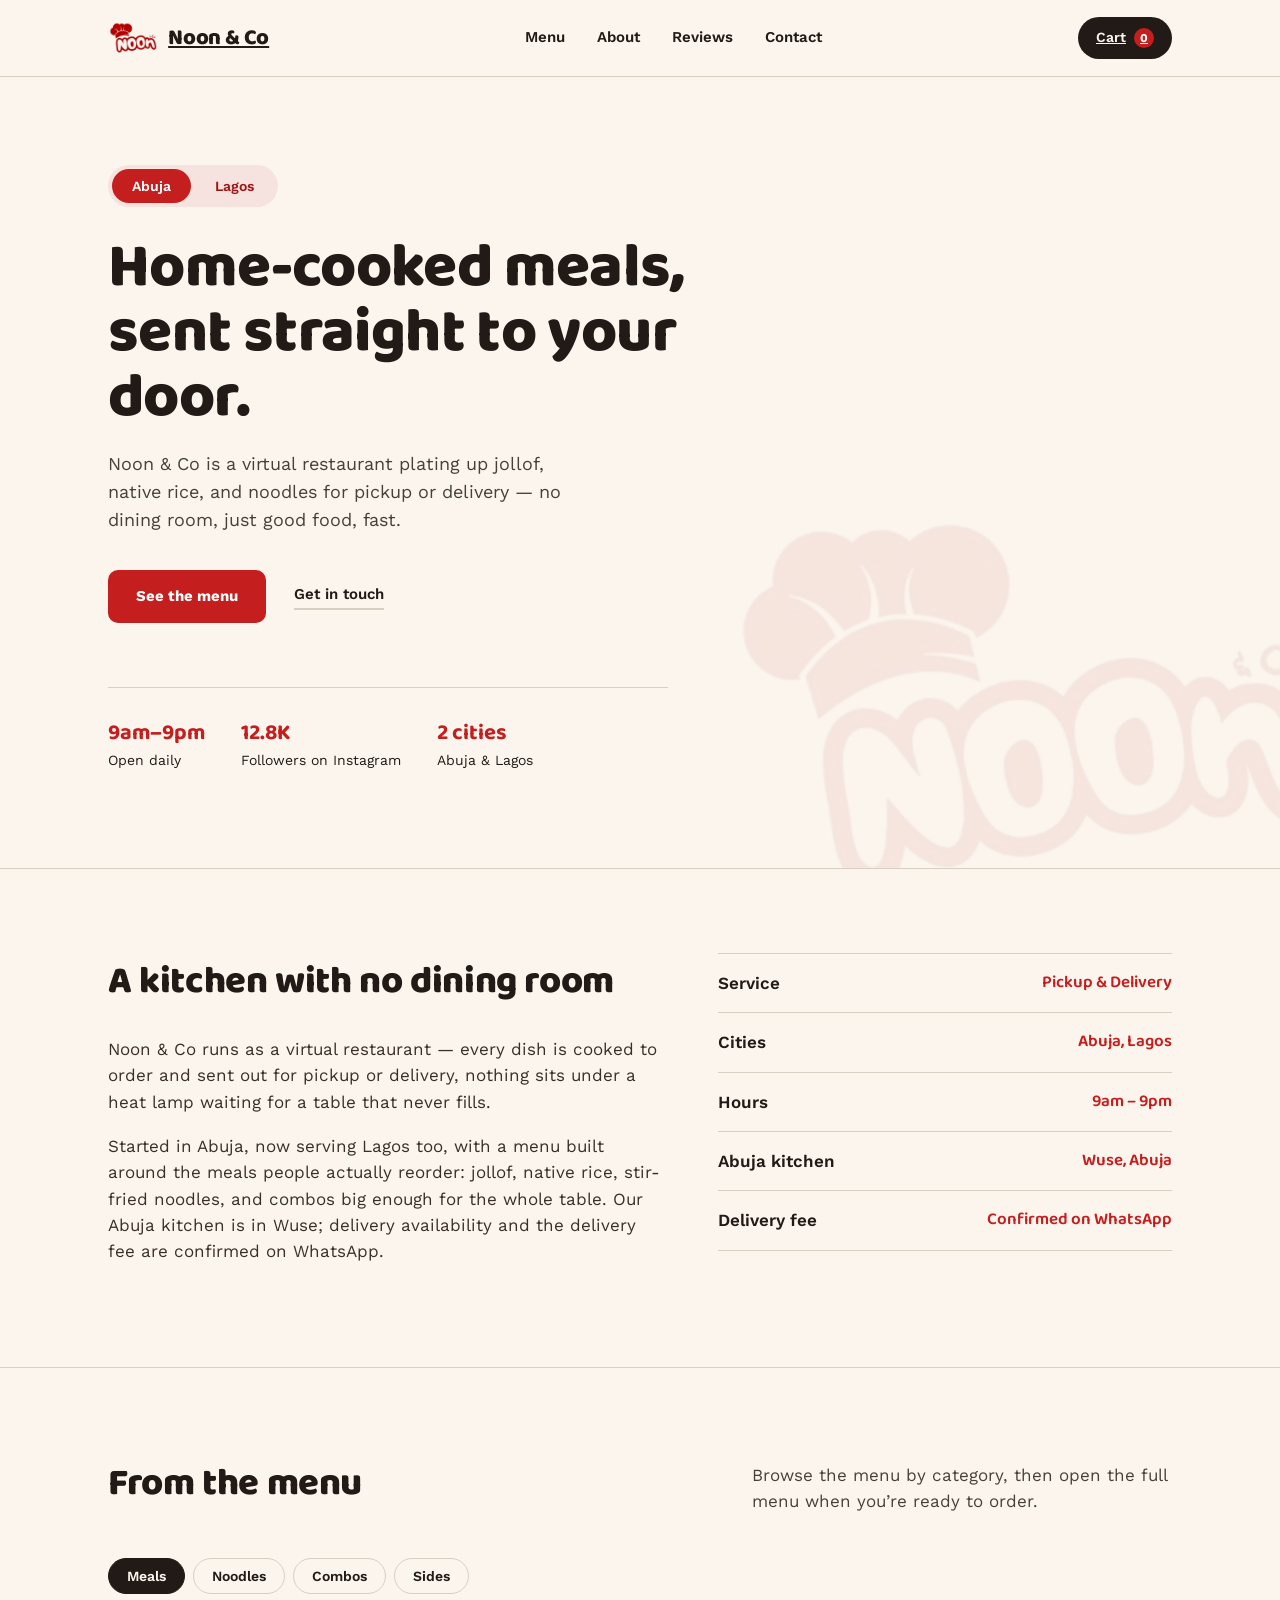
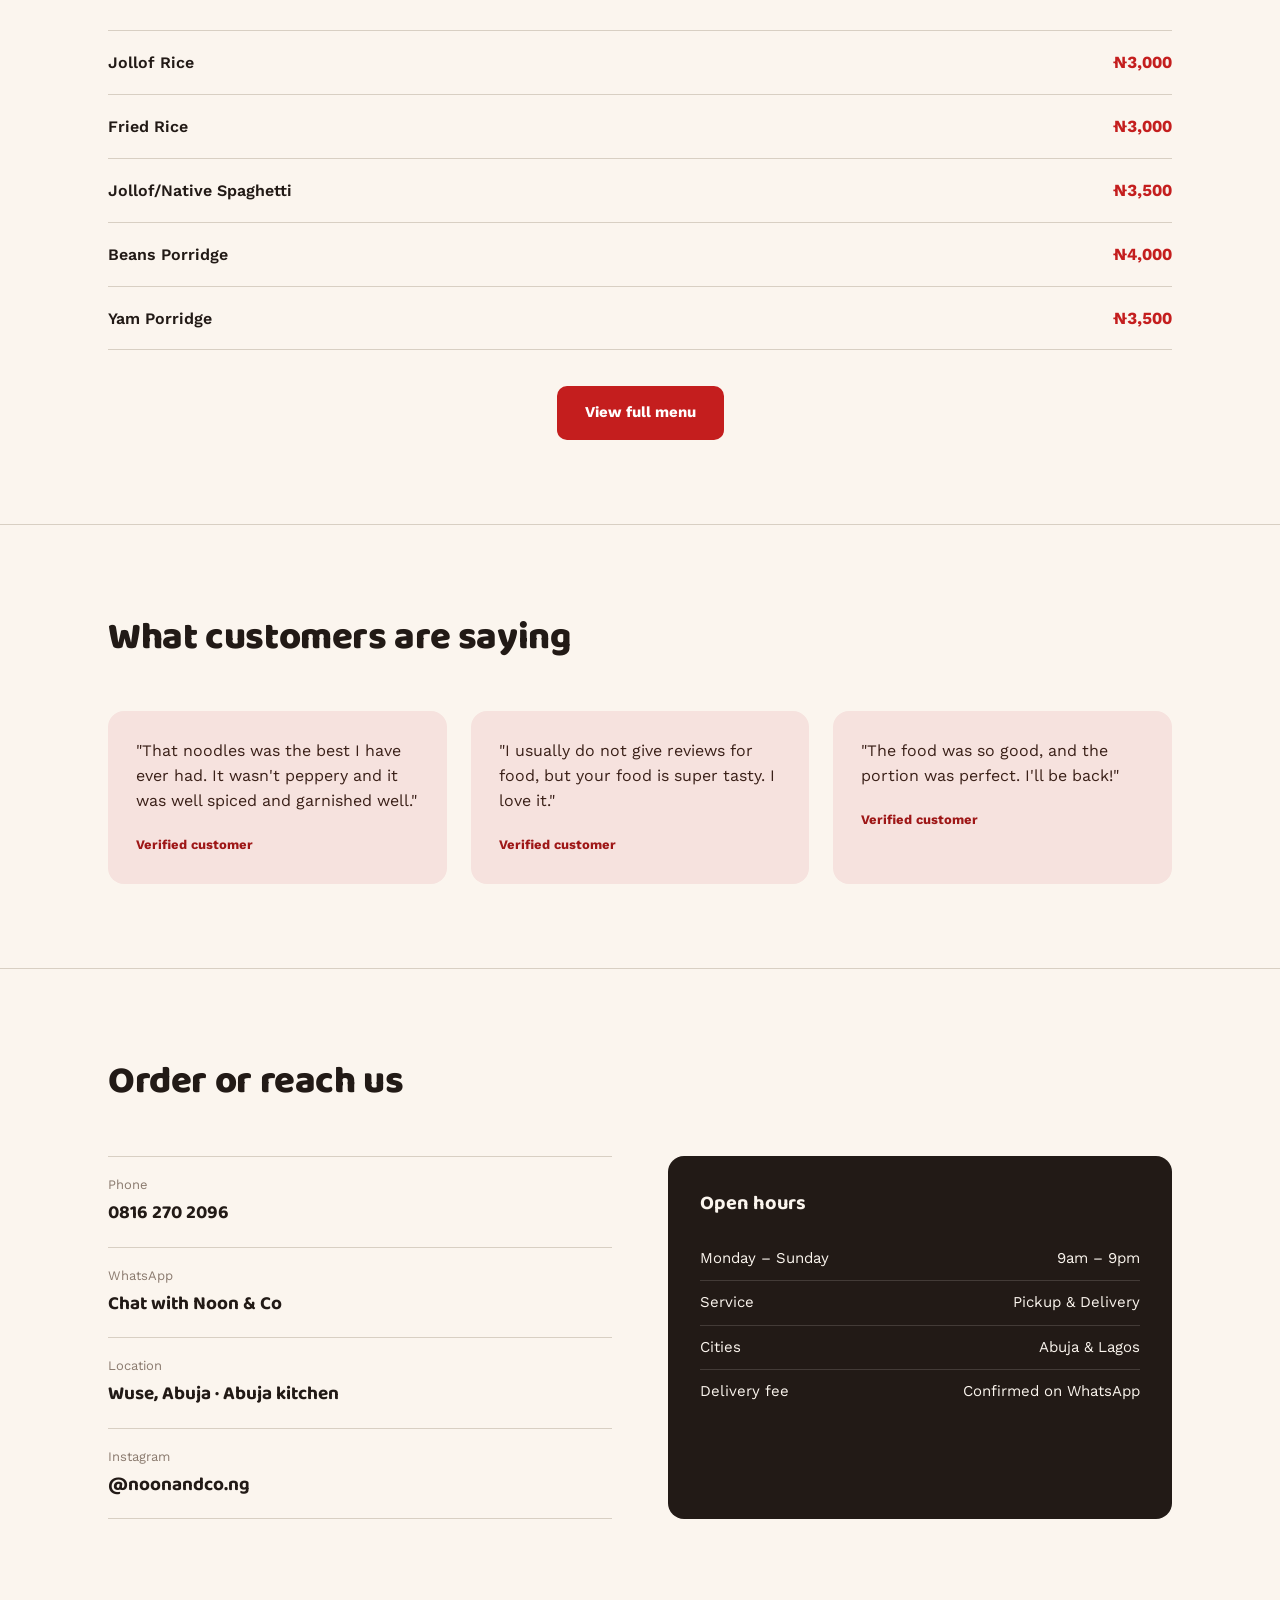
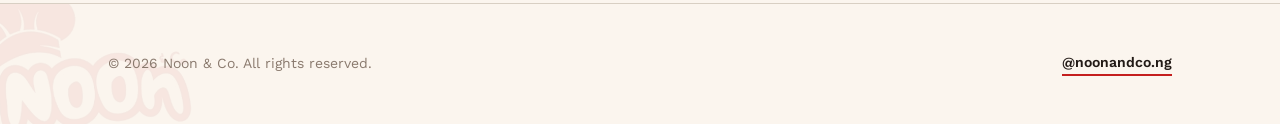
==== commit 2e04e313: "Bust homepage script cache for menu tabs fix" ====
--- a/index.html
+++ b/index.html
@@ -189,7 +189,7 @@
 
 <script src="js/cart.js"></script>
 <script src="js/data.js"></script>
-<script src="js/main.js"></script>
+<script src="js/main.js?v=20260923-ux3"></script>
 <script type="application/ld+json">
 {
   "@context":"https://schema.org",
